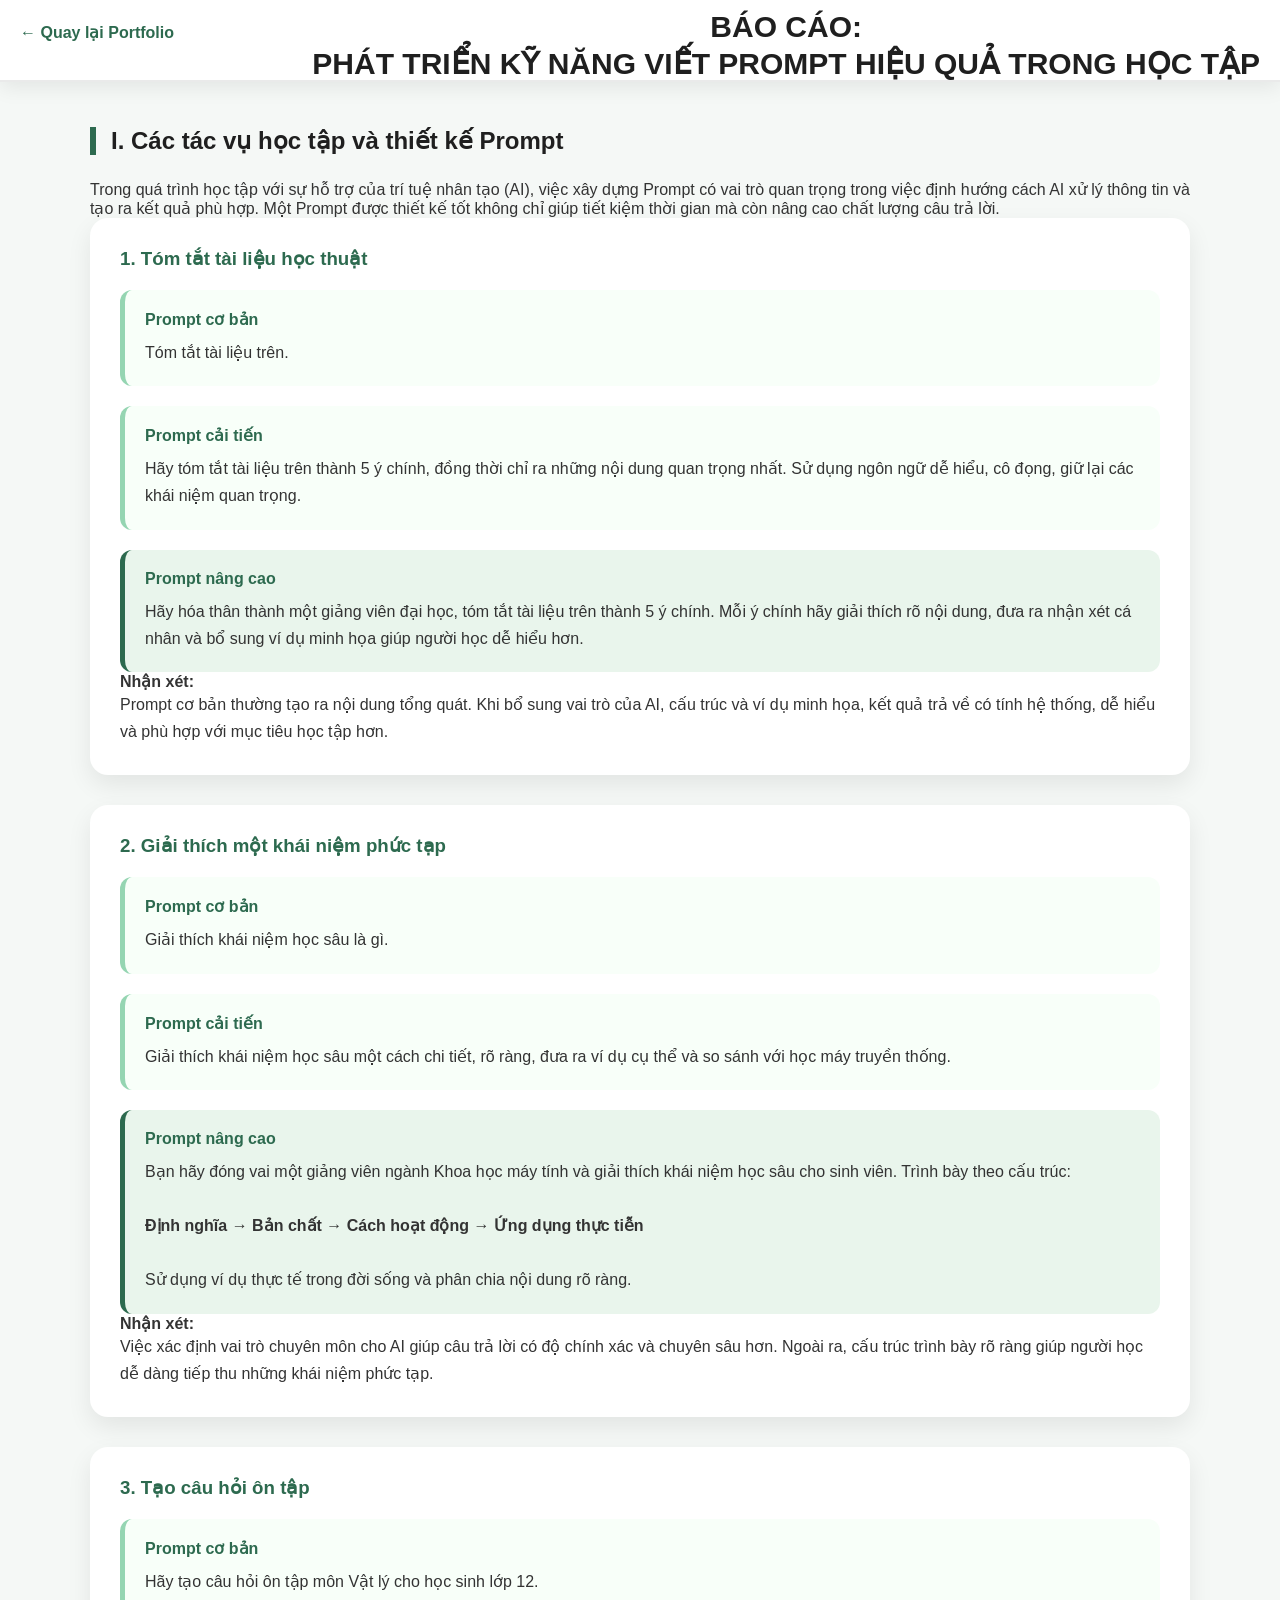
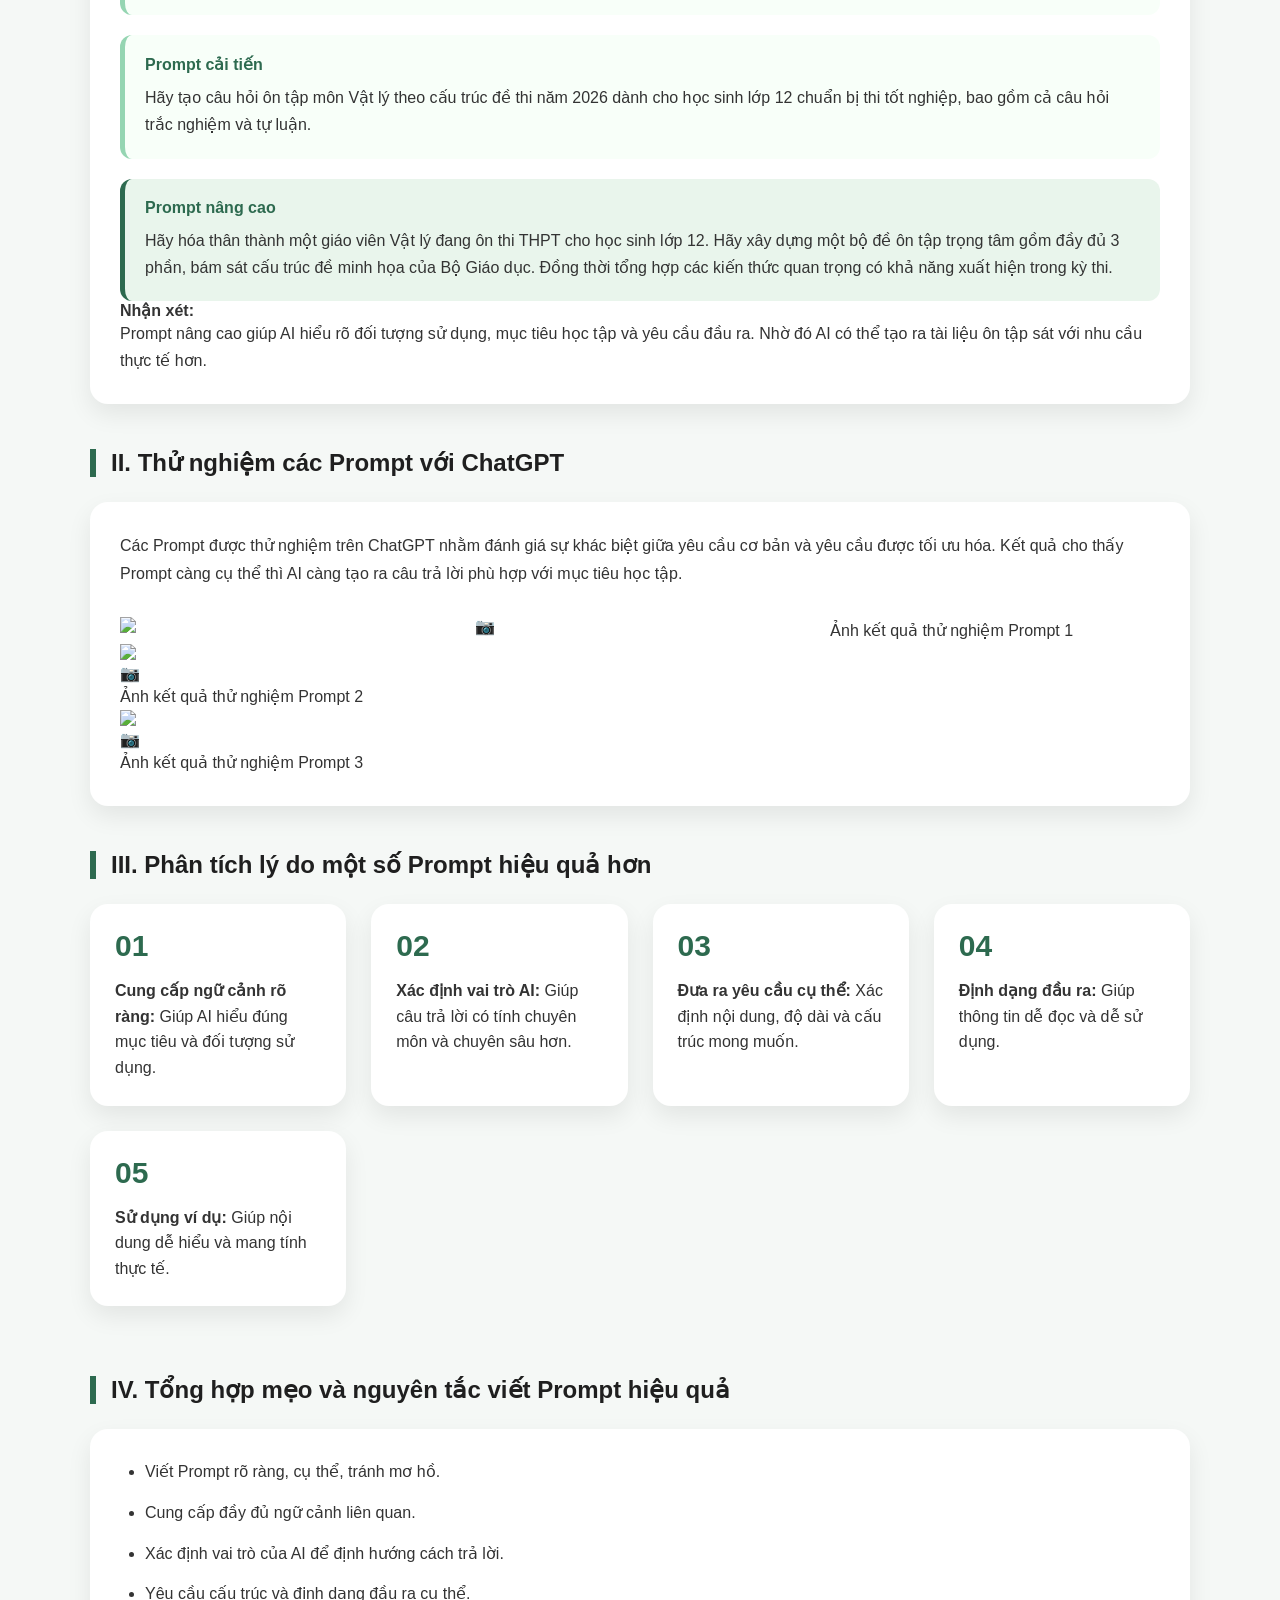
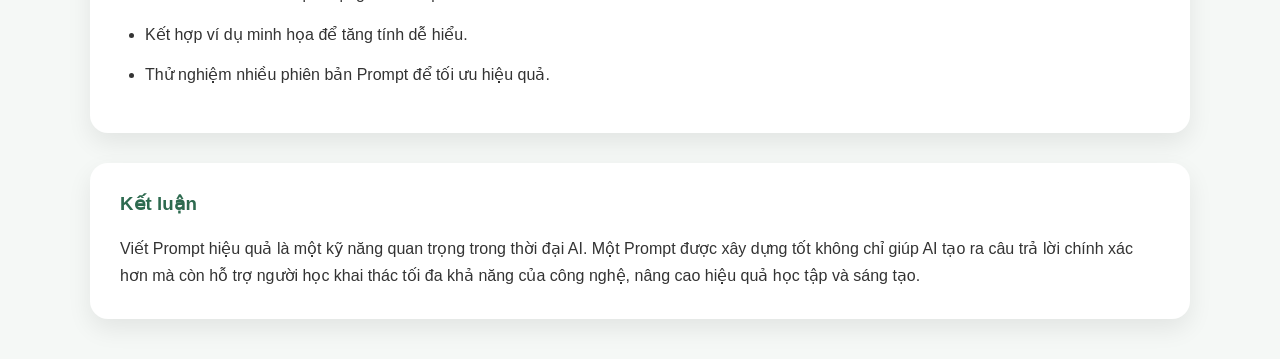
==== bai3.html @ 8529593f "Add files via upload First Portfolio" ====
<!DOCTYPE html>
<html lang="vi">
<head>
    <meta charset="UTF-8">
    <meta name="viewport" content="width=device-width, initial-scale=1.0">
    <title>Bài 3</title>

    <link rel="stylesheet" href="style.css">
</head>

<body>
   <header class="page-header">

    <a href="index.html" class="back-btn">
        ← Quay lại Portfolio
    </a>

    <h1>
         BÁO CÁO:<br>
        PHÁT TRIỂN KỸ NĂNG VIẾT PROMPT HIỆU QUẢ TRONG HỌC TẬP
    </h1>

</header>
<main class="container">


<h2>I. Các tác vụ học tập và thiết kế Prompt</h2>

<p>
Trong quá trình học tập với sự hỗ trợ của trí tuệ nhân tạo (AI), 
việc xây dựng Prompt có vai trò quan trọng trong việc định hướng 
cách AI xử lý thông tin và tạo ra kết quả phù hợp. Một Prompt được 
thiết kế tốt không chỉ giúp tiết kiệm thời gian mà còn nâng cao 
chất lượng câu trả lời.
</p>



<section class="report-card">

<h3>1. Tóm tắt tài liệu học thuật</h3>


<div class="prompt-box">

<h4>Prompt cơ bản</h4>

<p>
Tóm tắt tài liệu trên.
</p>

</div>



<div class="prompt-box">

<h4>Prompt cải tiến</h4>

<p>
Hãy tóm tắt tài liệu trên thành 5 ý chính,
đồng thời chỉ ra những nội dung quan trọng nhất.
Sử dụng ngôn ngữ dễ hiểu, cô đọng,
giữ lại các khái niệm quan trọng.
</p>

</div>



<div class="prompt-box advanced">

<h4>Prompt nâng cao</h4>

<p>
Hãy hóa thân thành một giảng viên đại học,
tóm tắt tài liệu trên thành 5 ý chính.

Mỗi ý chính hãy giải thích rõ nội dung,
đưa ra nhận xét cá nhân và bổ sung ví dụ minh họa
giúp người học dễ hiểu hơn.
</p>

</div>


<div class="result-box">

<strong>Nhận xét:</strong>

<p>
Prompt cơ bản thường tạo ra nội dung tổng quát.
Khi bổ sung vai trò của AI, cấu trúc và ví dụ minh họa,
kết quả trả về có tính hệ thống, dễ hiểu và phù hợp
với mục tiêu học tập hơn.
</p>

</div>


</section>





<section class="report-card">


<h3>2. Giải thích một khái niệm phức tạp</h3>



<div class="prompt-box">

<h4>Prompt cơ bản</h4>

<p>
Giải thích khái niệm học sâu là gì.
</p>

</div>



<div class="prompt-box">

<h4>Prompt cải tiến</h4>

<p>
Giải thích khái niệm học sâu một cách chi tiết,
rõ ràng, đưa ra ví dụ cụ thể và so sánh
với học máy truyền thống.
</p>

</div>




<div class="prompt-box advanced">

<h4>Prompt nâng cao</h4>

<p>
Bạn hãy đóng vai một giảng viên ngành Khoa học máy tính
và giải thích khái niệm học sâu cho sinh viên.

Trình bày theo cấu trúc:

<br><br>

<strong>
Định nghĩa → Bản chất → Cách hoạt động → Ứng dụng thực tiễn
</strong>

<br><br>

Sử dụng ví dụ thực tế trong đời sống
và phân chia nội dung rõ ràng.
</p>

</div>



<div class="result-box">

<strong>Nhận xét:</strong>

<p>
Việc xác định vai trò chuyên môn cho AI giúp câu trả lời
có độ chính xác và chuyên sâu hơn. Ngoài ra, cấu trúc
trình bày rõ ràng giúp người học dễ dàng tiếp thu
những khái niệm phức tạp.
</p>

</div>


</section>






<section class="report-card">


<h3>3. Tạo câu hỏi ôn tập</h3>



<div class="prompt-box">

<h4>Prompt cơ bản</h4>

<p>
Hãy tạo câu hỏi ôn tập môn Vật lý cho học sinh lớp 12.
</p>

</div>




<div class="prompt-box">

<h4>Prompt cải tiến</h4>

<p>
Hãy tạo câu hỏi ôn tập môn Vật lý theo cấu trúc đề thi
năm 2026 dành cho học sinh lớp 12 chuẩn bị thi tốt nghiệp,
bao gồm cả câu hỏi trắc nghiệm và tự luận.
</p>

</div>




<div class="prompt-box advanced">

<h4>Prompt nâng cao</h4>

<p>
Hãy hóa thân thành một giáo viên Vật lý đang ôn thi THPT
cho học sinh lớp 12.

Hãy xây dựng một bộ đề ôn tập trọng tâm gồm đầy đủ 3 phần,
bám sát cấu trúc đề minh họa của Bộ Giáo dục.
Đồng thời tổng hợp các kiến thức quan trọng
có khả năng xuất hiện trong kỳ thi.
</p>

</div>




<div class="result-box">

<strong>Nhận xét:</strong>

<p>
Prompt nâng cao giúp AI hiểu rõ đối tượng sử dụng,
mục tiêu học tập và yêu cầu đầu ra.
Nhờ đó AI có thể tạo ra tài liệu ôn tập sát với
nhu cầu thực tế hơn.
</p>

</div>


</section>







<h2>II. Thử nghiệm các Prompt với ChatGPT</h2>


<section class="report-card">


<p>
Các Prompt được thử nghiệm trên ChatGPT nhằm đánh giá
sự khác biệt giữa yêu cầu cơ bản và yêu cầu được tối ưu hóa.
Kết quả cho thấy Prompt càng cụ thể thì AI càng tạo ra
câu trả lời phù hợp với mục tiêu học tập.
</p>



<div class="image-grid">


<img src="images/bai3/prompt1.png" class="report-image">

<div class="icon">
📷
</div>

<p>
Ảnh kết quả thử nghiệm Prompt 1
</p>

</div>


<img src="images/bai3/prompt2.png" class="report-image">

<div class="icon">
📷
</div>

<p>
Ảnh kết quả thử nghiệm Prompt 2
</p>

</div>




<img src="images/bai3/prompt3.png" class="report-image">

<div class="icon">
📷
</div>

<p>
Ảnh kết quả thử nghiệm Prompt 3
</p>

</div>


</div>


</section>







<h2>III. Phân tích lý do một số Prompt hiệu quả hơn</h2>



<section class="tip-grid">


<div class="tip">

<h3>01</h3>

<p>
<strong>Cung cấp ngữ cảnh rõ ràng:</strong>
Giúp AI hiểu đúng mục tiêu và đối tượng sử dụng.
</p>

</div>



<div class="tip">

<h3>02</h3>

<p>
<strong>Xác định vai trò AI:</strong>
Giúp câu trả lời có tính chuyên môn và chuyên sâu hơn.
</p>

</div>



<div class="tip">

<h3>03</h3>

<p>
<strong>Đưa ra yêu cầu cụ thể:</strong>
Xác định nội dung, độ dài và cấu trúc mong muốn.
</p>

</div>



<div class="tip">

<h3>04</h3>

<p>
<strong>Định dạng đầu ra:</strong>
Giúp thông tin dễ đọc và dễ sử dụng.
</p>

</div>



<div class="tip">

<h3>05</h3>

<p>
<strong>Sử dụng ví dụ:</strong>
Giúp nội dung dễ hiểu và mang tính thực tế.
</p>

</div>


</section>







<h2>IV. Tổng hợp mẹo và nguyên tắc viết Prompt hiệu quả</h2>


<section class="report-card">


<ul>

<li>
Viết Prompt rõ ràng, cụ thể, tránh mơ hồ.
</li>

<li>
Cung cấp đầy đủ ngữ cảnh liên quan.
</li>

<li>
Xác định vai trò của AI để định hướng cách trả lời.
</li>

<li>
Yêu cầu cấu trúc và định dạng đầu ra cụ thể.
</li>

<li>
Kết hợp ví dụ minh họa để tăng tính dễ hiểu.
</li>

<li>
Thử nghiệm nhiều phiên bản Prompt để tối ưu hiệu quả.
</li>


</ul>


</section>






<section class="report-card">


<h3>Kết luận</h3>


<p>
Viết Prompt hiệu quả là một kỹ năng quan trọng trong thời đại AI.
Một Prompt được xây dựng tốt không chỉ giúp AI tạo ra câu trả lời
chính xác hơn mà còn hỗ trợ người học khai thác tối đa khả năng
của công nghệ, nâng cao hiệu quả học tập và sáng tạo.
</p>


</section>



</main>
---- style.css ----
/* =========================
   RESET
========================= */

*{
    margin:0;
    padding:0;
    box-sizing:border-box;
    scroll-behavior:smooth;
}

body{
    font-family:'Poppins',sans-serif;
    background:#f5f8f6;
    color:#333;
    overflow-x:hidden;
}

/* =========================
   HEADER
========================= */

header{

    position:relative;

    top:0;

    left:0;

    width:100%;

    height:80px;

    background:rgba(255,255,255,.9);

    backdrop-filter:blur(15px);

    display:flex;

    justify-content:space-between;

    align-items:center;

    padding:0 80px;

    box-shadow:0 5px 20px rgba(0,0,0,.08);

    z-index:999;

}

.logo{

    font-size:28px;

    font-weight:bold;

    color:#2d6a4f;

}

.logo i{

    margin-right:10px;

}

nav{

    display:flex;

    gap:30px;

}

nav a{

    text-decoration:none;

    color:#333;

    font-weight:500;

    transition:.3s;

}

nav a:hover{

    color:#2d6a4f;

}

#darkMode{

    width:45px;

    height:45px;

    border:none;

    border-radius:50%;

    background:#2d6a4f;

    color:white;

    cursor:pointer;

    transition:.3s;

}

#darkMode:hover{

    transform:rotate(180deg);

}

/* =========================
   HERO
========================= */

.hero{

    width:100%;

    min-height:100vh;

    display:flex;

    justify-content:space-between;

    align-items:center;

    padding:140px 8% 80px;

    background:linear-gradient(135deg,#d8f3dc,#ffffff);

}

.hero-text{

    width:55%;

}

.hero-text h1{

    font-size:55px;

    margin-bottom:15px;

}

.hero-text h2{

    font-size:40px;

    margin-bottom:20px;

}

.hero-text span{

    color:#2d6a4f;

}

.hero-text p{

    font-size:18px;

    line-height:1.8;

    color:#555;

}

.btn{

    display:inline-block;

    margin-top:35px;

    padding:15px 35px;

    background:#2d6a4f;

    color:white;

    text-decoration:none;

    border-radius:40px;

    transition:.4s;

    box-shadow:0 10px 20px rgba(0,0,0,.15);

}

.btn:hover{

    transform:translateY(-6px);

    background:#1b4332;

}

.hero-image{

    width:40%;

    display:flex;

    justify-content:center;

}

.hero-image img{

    width:350px;

    height:350px;

    object-fit:cover;

    border-radius:50%;

    border:10px solid white;

    box-shadow:0 20px 40px rgba(0,0,0,.15);

    transition:.5s;

}

.hero-image img:hover{

    transform:scale(1.05);

}

/* =========================
ABOUT
========================= */

.about{

    padding:100px 8%;

}

.about h2{

    text-align:center;

    color:#2d6a4f;

    margin-bottom:40px;

    font-size:38px;

}

.about p{

    max-width:900px;

    margin:auto;

    text-align:center;

    line-height:1.8;

    font-size:18px;

}

.info-box{

    margin-top:60px;

    display:grid;

    grid-template-columns:repeat(3,1fr);

    gap:30px;

}

.box{

    background:white;

    border-radius:20px;

    padding:35px;

    text-align:center;

    box-shadow:0 10px 30px rgba(0,0,0,.08);

    transition:.4s;

}

.box:hover{

    transform:translateY(-10px);

}

.box h3{

    color:#2d6a4f;

    margin-bottom:15px;

}

/* =========================
SECTION
========================= */

section{

    margin-bottom:70px;

}

section h2{

    margin-bottom:40px;

}

/* =========================
SCROLLBAR
========================= */

::-webkit-scrollbar{

    width:10px;

}

::-webkit-scrollbar-thumb{

    background:#2d6a4f;

    border-radius:20px;

}

::-webkit-scrollbar-track{

    background:#d8f3dc;

}
/* =========================
   TOOLS
========================= */

#tools{
    padding:100px 8%;
    background:#eef8f2;
}

#tools h2{
    text-align:center;
    font-size:38px;
    color:#2d6a4f;
    margin-bottom:50px;
}

.tool-list{
    display:grid;
    grid-template-columns:repeat(auto-fit,minmax(180px,1fr));
    gap:30px;
}

.tool-card{
    background:rgba(255,255,255,.8);
    backdrop-filter:blur(15px);
    border-radius:20px;
    padding:30px;
    text-align:center;
    transition:.4s;
    box-shadow:0 10px 30px rgba(0,0,0,.08);
}

.tool-card:hover{
    transform:translateY(-12px);
    box-shadow:0 20px 40px rgba(0,0,0,.15);
}

.tool-card img{
    width:80px;
    height:80px;
    object-fit:contain;
    margin-bottom:15px;
    transition:.4s;
}

.tool-card:hover img{
    transform:rotate(10deg) scale(1.1);
}

.tool-card h3{
    color:#2d6a4f;
}


/* =========================
   PROJECT
========================= */

#projects{
    padding:100px 8%;
}

#projects h2{
    text-align:center;
    font-size:38px;
    color:#2d6a4f;
    margin-bottom:50px;
}

.project-grid{
    display:grid;
    grid-template-columns:repeat(auto-fit,minmax(320px,1fr));
    gap:35px;
}

.project-card{
    background:white;
    border-radius:20px;
    overflow:hidden;
    transition:.4s;
    box-shadow:0 10px 30px rgba(0,0,0,.08);
}

.project-card:hover{
    transform:translateY(-12px);
    box-shadow:0 20px 40px rgba(0,0,0,.15);
}

.project-card img{
    width:100%;
    height:220px;
    object-fit:cover;
}

.project-card h3{
    margin:20px;
    color:#2d6a4f;
}

.project-card p{
    margin:0 20px 20px;
    color:#666;
    line-height:1.6;
}

.project-card a{
    display:inline-block;
    margin:0 20px 25px;
    padding:12px 22px;
    background:#2d6a4f;
    color:white;
    text-decoration:none;
    border-radius:30px;
    transition:.3s;
}

.project-card a:hover{
    background:#1b4332;
}


/* =========================
   GALLERY
========================= */

#gallery{
    padding:100px 8%;
    background:#eef8f2;
}

#gallery h2{
    text-align:center;
    font-size:38px;
    color:#2d6a4f;
    margin-bottom:50px;
}

.gallery{
    display:grid;
    grid-template-columns:repeat(auto-fit,minmax(250px,1fr));
    gap:20px;
}

.gallery img{
    width:100%;
    height:250px;
    object-fit:cover;
    border-radius:15px;
    cursor:pointer;
    transition:.4s;
    box-shadow:0 8px 20px rgba(0,0,0,.1);
}

.gallery img:hover{
    transform:scale(1.05);
}


/* =========================
   CONTACT
========================= */

#contact{
    padding:100px 8%;
}

#contact h2{
    text-align:center;
    font-size:38px;
    color:#2d6a4f;
    margin-bottom:20px;
}

#contact>p{
    text-align:center;
    margin-bottom:40px;
}

.contact-box{
    width:600px;
    max-width:100%;
    margin:auto;
    background:white;
    border-radius:20px;
    padding:35px;
    box-shadow:0 10px 30px rgba(0,0,0,.08);
}

.contact-box p{
    margin:20px 0;
    font-size:18px;
}

.contact-box i{
    color:#2d6a4f;
    margin-right:12px;
}


/* =========================
   FOOTER
========================= */

footer{
    background:#1b4332;
    color:white;
    text-align:center;
    padding:30px;
}

footer p{
    margin:8px 0;
}


/* =========================
   TOP BUTTON
========================= */

#topBtn{
    position:fixed;
    bottom:30px;
    right:30px;
    width:55px;
    height:55px;
    border:none;
    border-radius:50%;
    background:#2d6a4f;
    color:white;
    font-size:20px;
    cursor:pointer;
    display:none;
    transition:.3s;
    box-shadow:0 10px 20px rgba(0,0,0,.2);
}

#topBtn:hover{
    transform:translateY(-5px);
}


/* =========================
   RESPONSIVE
========================= */

@media(max-width:992px){

    header{
        padding:20px;
    }

    nav{
        display:none;
    }

    .hero{
        flex-direction:column-reverse;
        text-align:center;
    }

    .hero-text,
    .hero-image{
        width:100%;
    }

    .hero-image{
        margin-bottom:40px;
    }

    .hero-image img{
        width:260px;
        height:260px;
    }

    .hero-text h1{
        font-size:40px;
    }

    .hero-text h2{
        font-size:30px;
    }

    .info-box{
        grid-template-columns:1fr;
    }

}
/* =========================
   DARK MODE
========================= */

body.dark{
    background:#121212;
    color:#f5f5f5;
}

body.dark header{
    background:rgba(30,30,30,.95);
}

body.dark nav a{
    color:#ffffff;
}

body.dark nav a:hover{
    color:#95D5B2;
}

body.dark .hero{
    background:linear-gradient(135deg,#1B4332,#081C15);
}

body.dark .hero p{
    color:#dddddd;
}

body.dark .box,
body.dark .tool-card,
body.dark .project-card,
body.dark .contact-box{
    background:#222;
    color:#fff;
}

body.dark .project-card p{
    color:#cccccc;
}

body.dark footer{
    background:#081C15;
}

/* =========================
   FADE ANIMATION
========================= */

.fade-up{

    opacity:0;

    transform:translateY(60px);

    transition:1s;

}

.fade-up.show{

    opacity:1;

    transform:translateY(0);

}

/* =========================
   FLOATING EFFECT
========================= */

.hero-image img{

    animation:float 4s ease-in-out infinite;

}

@keyframes float{

0%{

transform:translateY(0);

}

50%{

transform:translateY(-15px);

}

100%{

transform:translateY(0);

}

}

/* =========================
   BUTTON EFFECT
========================= */

.btn{

    position:relative;

    overflow:hidden;

}

.btn::before{

content:"";

position:absolute;

top:0;

left:-100%;

width:100%;

height:100%;

background:rgba(255,255,255,.3);

transition:.5s;

}

.btn:hover::before{

left:100%;

}

/* =========================
   PROJECT HOVER
========================= */

.project-card{

position:relative;

}

.project-card::after{

content:"";

position:absolute;

left:0;

bottom:0;

width:100%;

height:6px;

background:#2D6A4F;

transform:scaleX(0);

transition:.4s;

}

.project-card:hover::after{

transform:scaleX(1);

}

/* =========================
   TOOL ICON ROTATE
========================= */

.tool-card:hover img{

transform:rotate(15deg) scale(1.15);

}

/* =========================
   GALLERY EFFECT
========================= */

.gallery img{

filter:brightness(.92);

}

.gallery img:hover{

filter:brightness(1);

}

/* =========================
   HERO TITLE
========================= */

.hero h1{

animation:slideLeft 1s;

}

.hero h2{

animation:slideRight 1.2s;

}

.hero p{

animation:fade 2s;

}

@keyframes slideLeft{

from{

opacity:0;

transform:translateX(-100px);

}

to{

opacity:1;

transform:translateX(0);

}

}

@keyframes slideRight{

from{

opacity:0;

transform:translateX(100px);

}

to{

opacity:1;

transform:translateX(0);

}

}

@keyframes fade{

from{

opacity:0;

}

to{

opacity:1;

}

}

/* =========================
   CARD SHADOW
========================= */

.box,
.tool-card,
.project-card{

transition:.4s;

}

.box:hover,
.tool-card:hover,
.project-card:hover{

box-shadow:0 20px 40px rgba(0,0,0,.18);

}

/* =========================
   GLASS EFFECT
========================= */

.tool-card{

background:rgba(255,255,255,.75);

backdrop-filter:blur(18px);

}

.contact-box{

background:rgba(255,255,255,.9);

backdrop-filter:blur(15px);

}

/* =========================
   IMAGE ZOOM
========================= */

.project-card img{

transition:.5s;

}

.project-card:hover img{

transform:scale(1.08);

}

/* =========================
   SELECTION
========================= */

::selection{

background:#2D6A4F;

color:white;

}

/* =========================
   HR
========================= */

hr{

margin:60px 0;

border:none;

height:2px;

background:#95D5B2;

}

/* =========================
   END
========================= *\
nav a.active{

    color:#2D6A4F;

    font-weight:bold;

}

body{

    opacity:0;

    transition:opacity .8s;

}
    /* =========================
   PROGRESS BAR
========================= */

#progressBar{

position:fixed;

top:0;

left:0;

width:0;

height:6px;

background:#2D6A4F;

z-index:9999;

transition:.2s;

}
/* =========================
   DARK MODE
========================= */

body.dark{
    background:#121212;
    color:#f5f5f5;
}

body.dark header{
    background:rgba(30,30,30,.95);
}

body.dark nav a{
    color:#ffffff;
}

body.dark nav a:hover{
    color:#95D5B2;
}

body.dark .hero{
    background:linear-gradient(135deg,#1B4332,#081C15);
}

body.dark .hero p{
    color:#dddddd;
}

body.dark .box,
body.dark .tool-card,
body.dark .project-card,
body.dark .contact-box{
    background:#222;
    color:#fff;
}

body.dark .project-card p{
    color:#cccccc;
}

body.dark footer{
    background:#081C15;
}

/* =========================
   FADE ANIMATION
========================= */

.fade-up{

    opacity:0;

    transform:translateY(60px);

    transition:1s;

}

.fade-up.show{

    opacity:1;

    transform:translateY(0);

}

/* =========================
   FLOATING EFFECT
========================= */

.hero-image img{

    animation:float 4s ease-in-out infinite;

}

@keyframes float{

0%{

transform:translateY(0);

}

50%{

transform:translateY(-15px);

}

100%{

transform:translateY(0);

}

}

/* =========================
   BUTTON EFFECT
========================= */

.btn{

    position:relative;

    overflow:hidden;

}

.btn::before{

content:"";

position:absolute;

top:0;

left:-100%;

width:100%;

height:100%;

background:rgba(255,255,255,.3);

transition:.5s;

}

.btn:hover::before{

left:100%;

}

/* =========================
   PROJECT HOVER
========================= */

.project-card{

position:relative;

}

.project-card::after{

content:"";

position:absolute;

left:0;

bottom:0;

width:100%;

height:6px;

background:#2D6A4F;

transform:scaleX(0);

transition:.4s;

}

.project-card:hover::after{

transform:scaleX(1);

}

/* =========================
   TOOL ICON ROTATE
========================= */

.tool-card:hover img{

transform:rotate(15deg) scale(1.15);

}

/* =========================
   GALLERY EFFECT
========================= */

.gallery img{

filter:brightness(.92);

}

.gallery img:hover{

filter:brightness(1);

}

/* =========================
   HERO TITLE
========================= */

.hero h1{

animation:slideLeft 1s;

}

.hero h2{

animation:slideRight 1.2s;

}

.hero p{

animation:fade 2s;

}

@keyframes slideLeft{

from{

opacity:0;

transform:translateX(-100px);

}

to{

opacity:1;

transform:translateX(0);

}

}

@keyframes slideRight{

from{

opacity:0;

transform:translateX(100px);

}

to{

opacity:1;

transform:translateX(0);

}

}

@keyframes fade{

from{

opacity:0;

}

to{

opacity:1;

}

}

/* =========================
   CARD SHADOW
========================= */

.box,
.tool-card,
.project-card{

transition:.4s;

}

.box:hover,
.tool-card:hover,
.project-card:hover{

box-shadow:0 20px 40px rgba(0,0,0,.18);

}

/* =========================
   GLASS EFFECT
========================= */

.tool-card{

background:rgba(255,255,255,.75);

backdrop-filter:blur(18px);

}

.contact-box{

background:rgba(255,255,255,.9);

backdrop-filter:blur(15px);

}

/* =========================
   IMAGE ZOOM
========================= */

.project-card img{

transition:.5s;

}

.project-card:hover img{

transform:scale(1.08);

}

/* =========================
   SELECTION
========================= */

::selection{

background:#2D6A4F;

color:white;

}

/* =========================
   HR
========================= */

hr{

margin:60px 0;

border:none;

height:2px;

background:#95D5B2;

}

/* =========================
   END
========================= */
/* =========================
   BÀI 2
========================= */

.page-header{

    background:white;

    text-align:center;

    padding:45px 20px 35px;

    border-bottom:2px solid #EAEAEA;

}

.page-header h1{

    font-size:30px;

    font-weight:600;

    line-height:1.25;

    color:#1F1F1F;

    margin:0;

}


.back-btn{

    display:inline-block;

    margin-bottom:25px;

    color:#2D6A4F;

    text-decoration:none;

    font-weight:600;

    background:none;

    padding:0;

}

.back-btn:hover{

    background:#D8F3DC;

}
.source-table{

    width:100%;

    border-collapse:collapse;

    margin-top:25px;

}

.source-table th{

    background:#2D6A4F;

    color:white;

    padding:15px;

}

.source-table td{

    padding:15px;

    border:1px solid #ddd;

}

.source-table tr:nth-child(even){

    background:#f8f8f8;

}

.source-table tr:hover{

    background:#D8F3DC;

}
.timeline{

display:flex;

flex-direction:column;

gap:20px;

margin-top:20px;

}

.step{

background:#F8FFF9;

border-left:6px solid #2D6A4F;

padding:20px;

border-radius:10px;

transition:.3s;

}

.step:hover{

transform:translateX(8px);

box-shadow:0 10px 20px rgba(0,0,0,.08);

}
.source-grid{

display:grid;

grid-template-columns:repeat(auto-fit,minmax(300px,1fr));

gap:25px;

margin-top:25px;

}

.source-card{

background:white;

padding:25px;

border-radius:18px;

box-shadow:0 10px 25px rgba(0,0,0,.08);

transition:.3s;

}

.source-card:hover{

transform:translateY(-8px);

}

.source-card h3{

color:#2D6A4F;

margin-bottom:15px;

}

.source-card a{

display:inline-block;

margin-top:20px;

padding:10px 18px;

background:#2D6A4F;

color:white;

text-decoration:none;

border-radius:10px;

}

.source-card a:hover{

background:#40916C;

}
/* =========================
        BÀI 3
========================= */


/* Khối nội dung báo cáo */

.container{

    width:90%;

    max-width:1100px;

    margin:40px auto;

}



.container h2{

    color:#1F1F1F;

    font-size:24px;

    margin:45px 0 25px;

    border-left:6px solid #2D6A4F;

    padding-left:15px;

}



/* Card nội dung */

.report-card{

    background:white;

    padding:30px;

    border-radius:18px;

    box-shadow:0 10px 25px rgba(0,0,0,.08);

    margin-bottom:30px;

    transition:.3s;

}



.report-card:hover{

    transform:translateY(-5px);

}



.report-card h3{

    color:#2D6A4F;

    margin-bottom:20px;

}



.report-card p{

    line-height:1.7;

    color:#333;

}





/* Prompt */

.prompt-box{

    background:#F8FFF9;

    border-radius:12px;

    padding:20px;

    margin-top:20px;

    border-left:5px solid #95D5B2;

}



.prompt-box h4{

    color:#2D6A4F;

    margin-bottom:10px;

}



.prompt-box p{

    margin:0;

}



/* Prompt nâng cao */

.prompt-box.advanced{

    background:#E9F5EC;

    border-left:5px solid #2D6A4F;

}





/* Phần ảnh thử nghiệm */

.image-grid{

    display:grid;

    grid-template-columns:repeat(auto-fit,minmax(250px,1fr));

    gap:25px;

    margin-top:30px;

}



.image-placeholder{

    height:220px;

    background:#F8F8F8;

    border:2px dashed #95D5B2;

    border-radius:15px;

    display:flex;

    flex-direction:column;

    justify-content:center;

    align-items:center;

    text-align:center;

    color:#666;

}



.image-placeholder .icon{

    font-size:45px;

    margin-bottom:15px;

}





/* Phân tích Prompt */

.tip-grid{

    display:grid;

    grid-template-columns:repeat(auto-fit,minmax(220px,1fr));

    gap:25px;

}



.tip{

    background:white;

    padding:25px;

    border-radius:18px;

    box-shadow:0 10px 25px rgba(0,0,0,.08);

    transition:.3s;

}



.tip:hover{

    transform:translateY(-7px);

}



.tip h3{

    font-size:30px;

    color:#2D6A4F;

    margin-bottom:15px;

}



.tip p{

    line-height:1.6;

}





/* Danh sách nguyên tắc */

.report-card ul{

    padding-left:25px;

}



.report-card li{

    margin-bottom:15px;

    line-height:1.6;

}





/* Responsive điện thoại */

@media(max-width:600px){


    .page-header h1{

        font-size:22px;

    }


    .container{

        width:92%;

    }


    .report-card{

        padding:20px;

    }

}
.report-video{

    width:100%;

    max-width:500px;

    display:block;

    margin:20px auto;

    border-radius:16px;

    box-shadow:0 10px 20px rgba(0,0,0,.12);

}
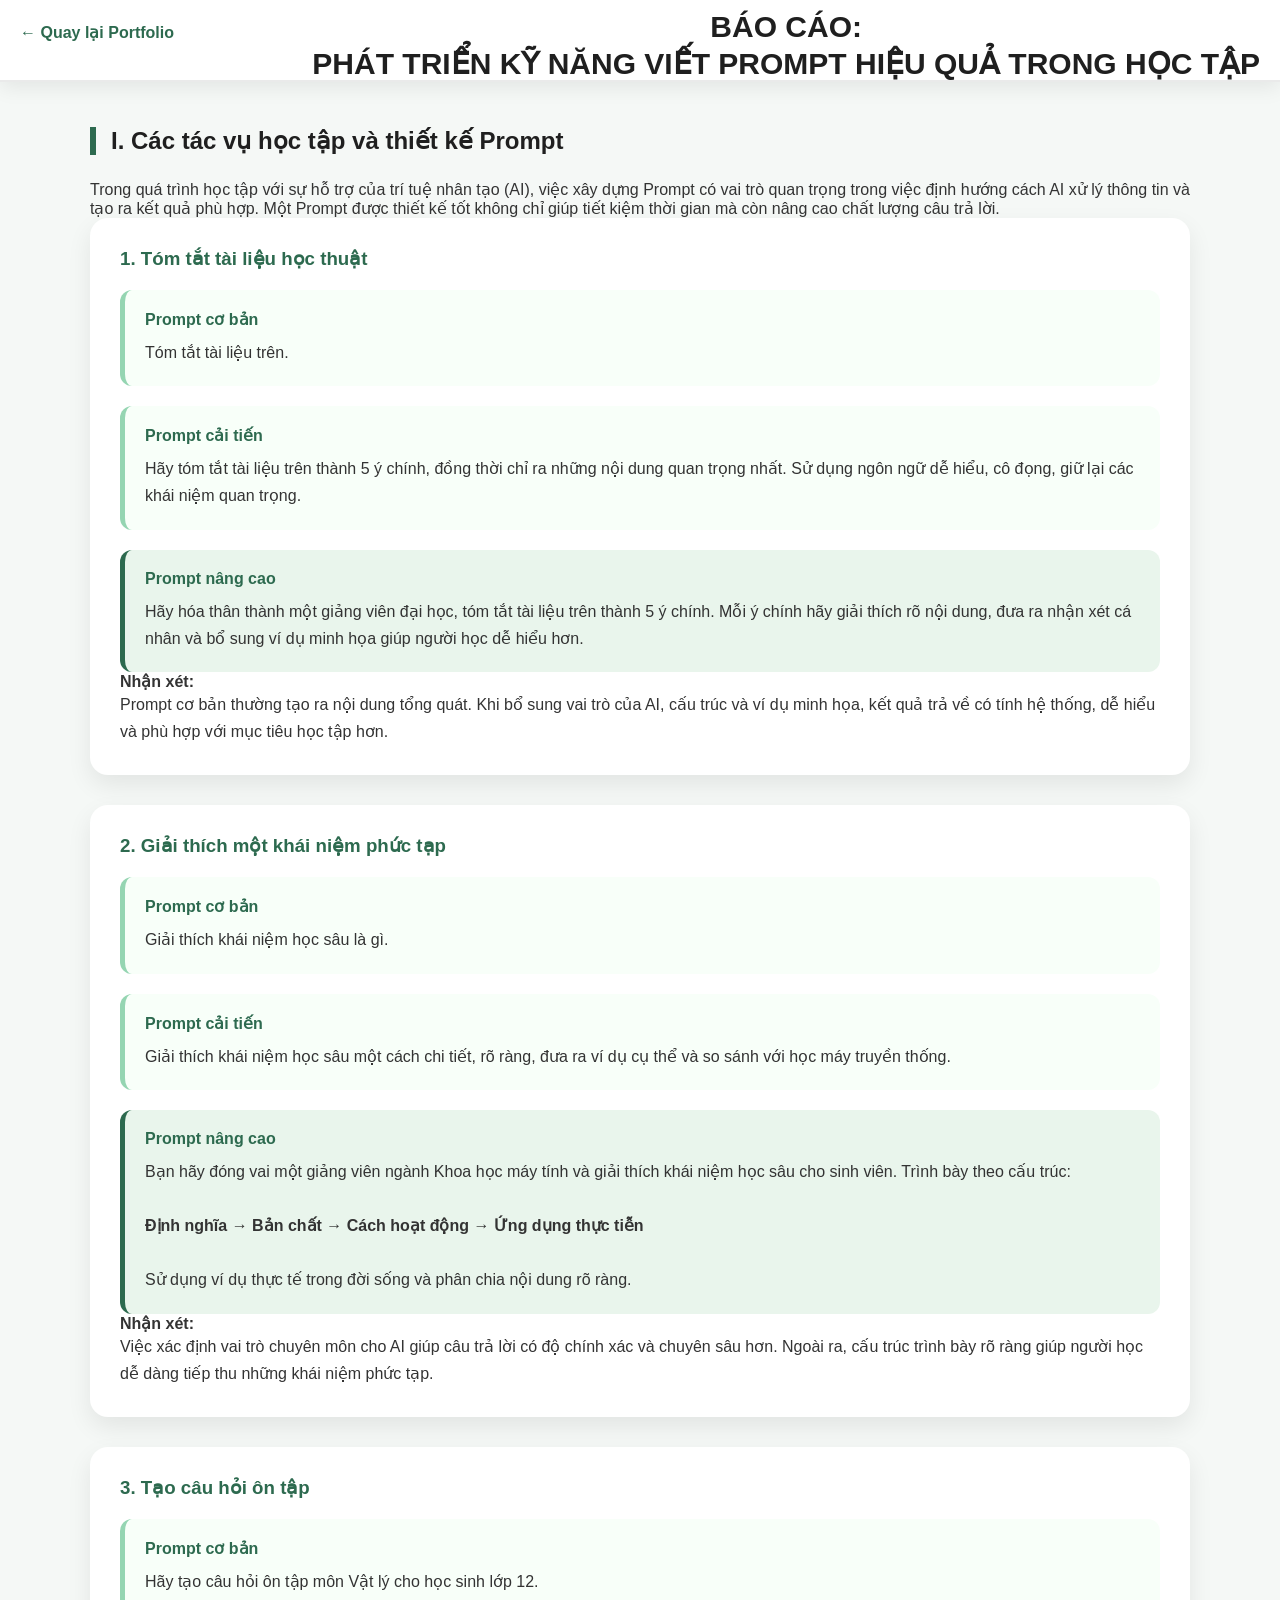
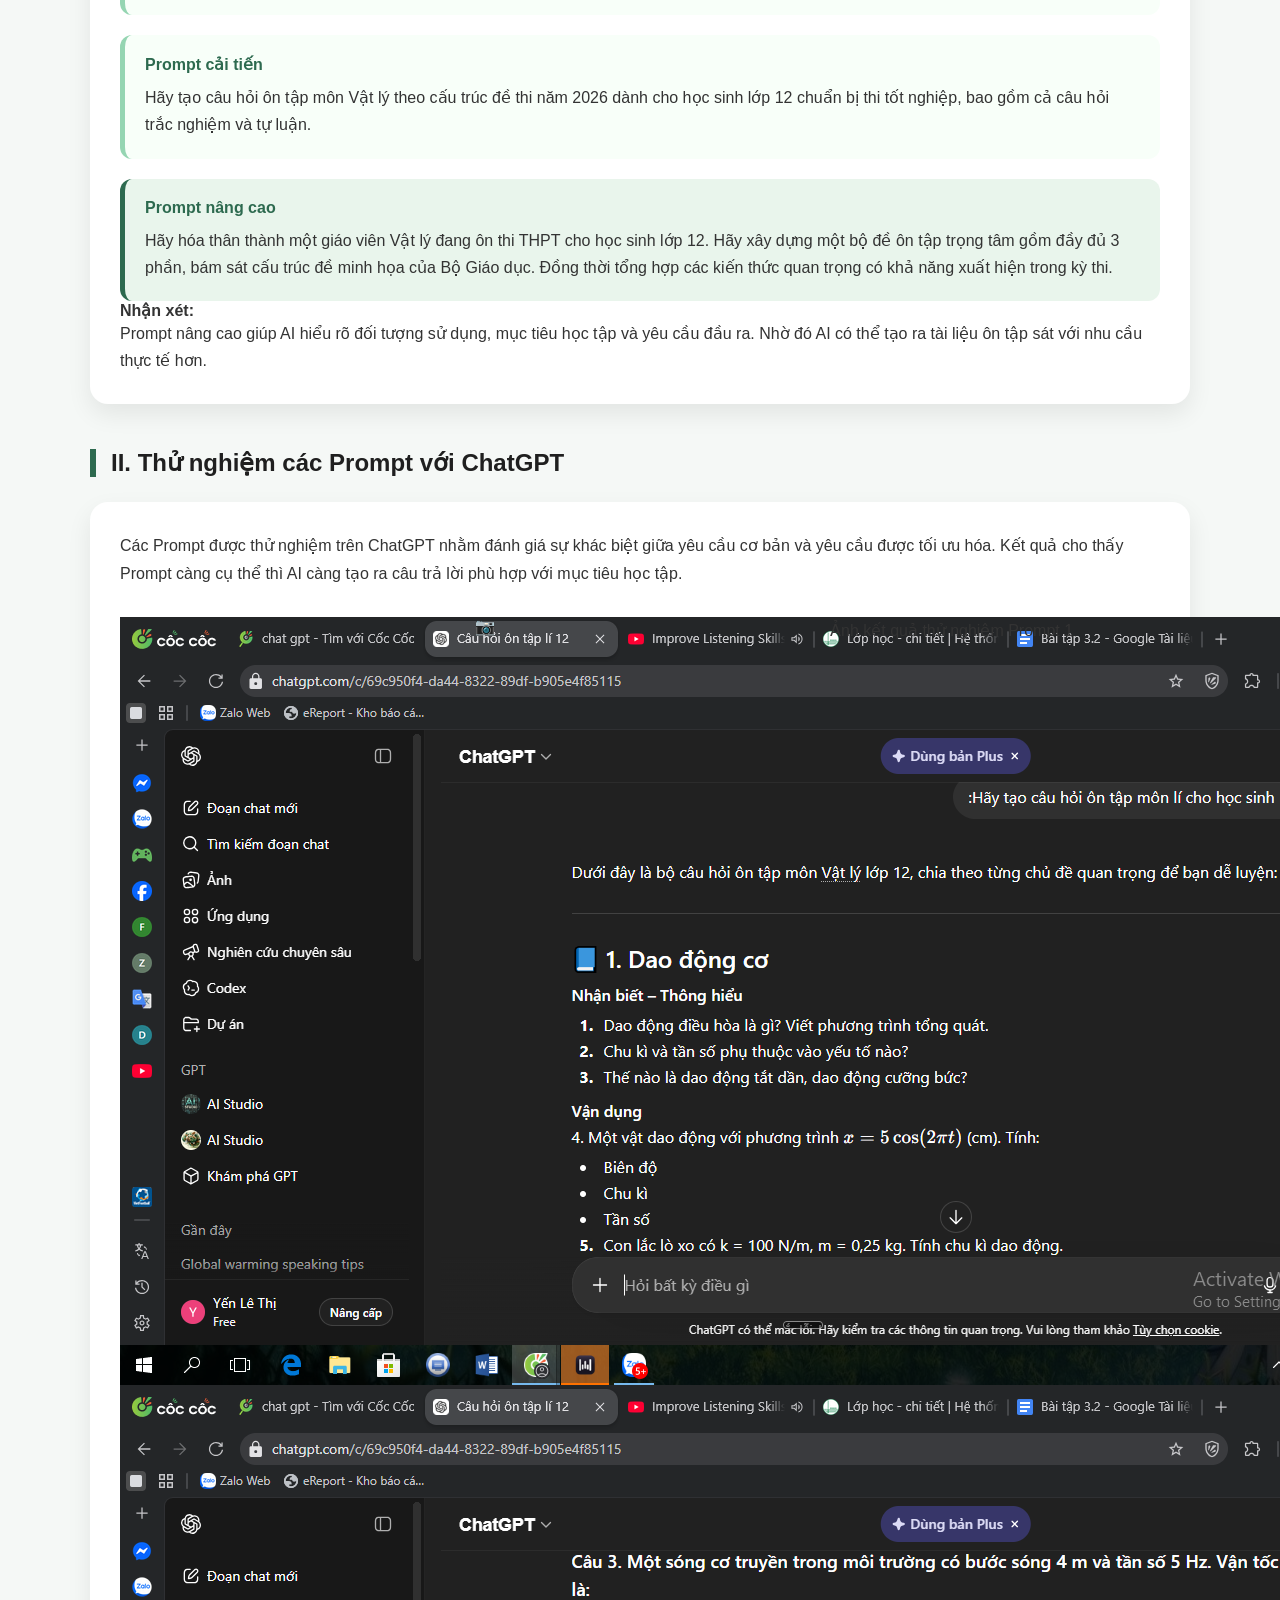
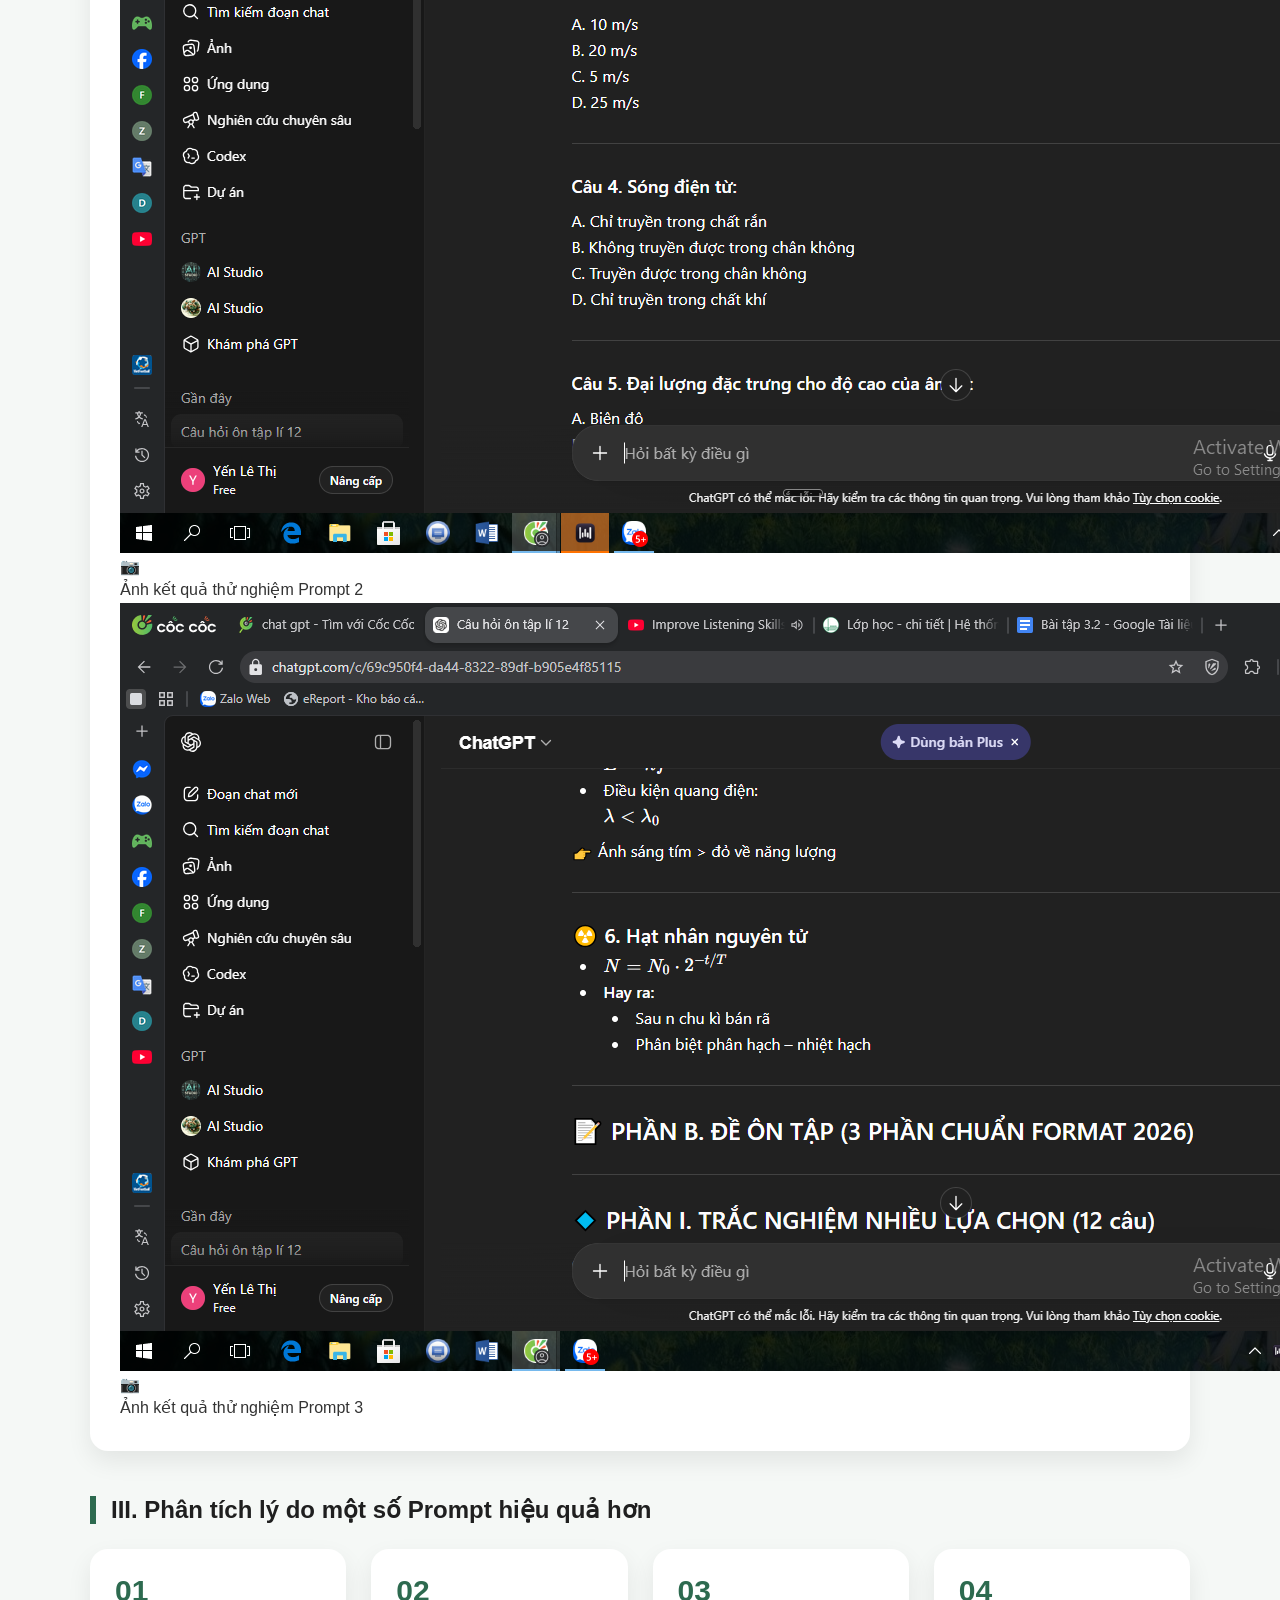
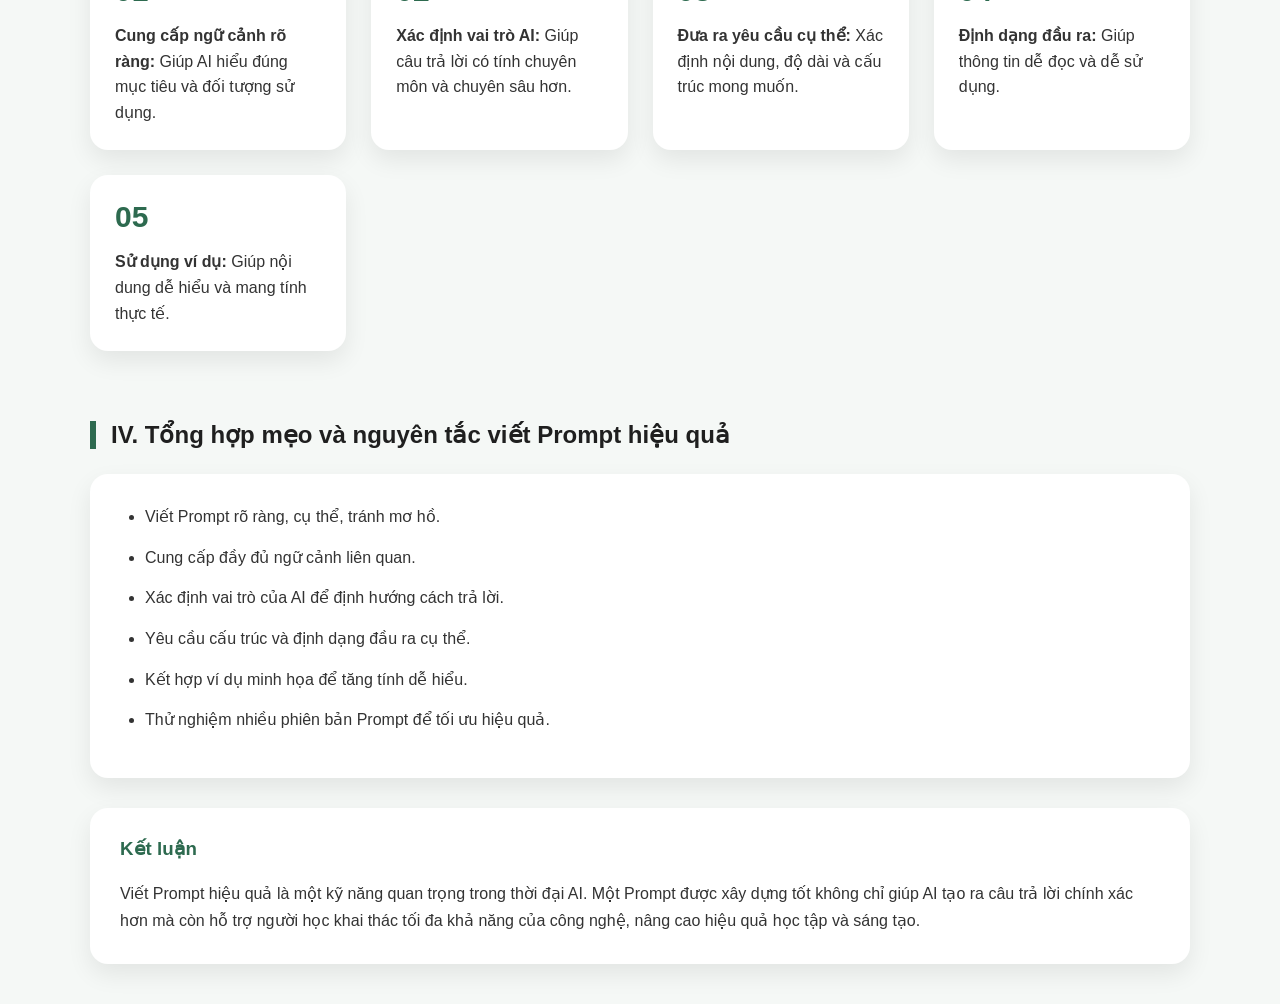
==== commit 0a0c8679: "Update bai3.html" ====
--- a/bai3.html
+++ b/bai3.html
@@ -279,7 +279,7 @@
 <div class="image-grid">
 
 
-<img src="images/bai3/prompt1.png" class="report-image">
+<img src="prompt1.png" class="report-image">
 
 <div class="icon">
 📷
@@ -292,7 +292,7 @@
 </div>
 
 
-<img src="images/bai3/prompt2.png" class="report-image">
+<img src="prompt2.png" class="report-image">
 
 <div class="icon">
 📷
@@ -307,7 +307,7 @@
 
 
 
-<img src="images/bai3/prompt3.png" class="report-image">
+<img src="prompt3.png" class="report-image">
 
 <div class="icon">
 📷
@@ -471,4 +471,4 @@
 
 
 
-</main>+</main>
